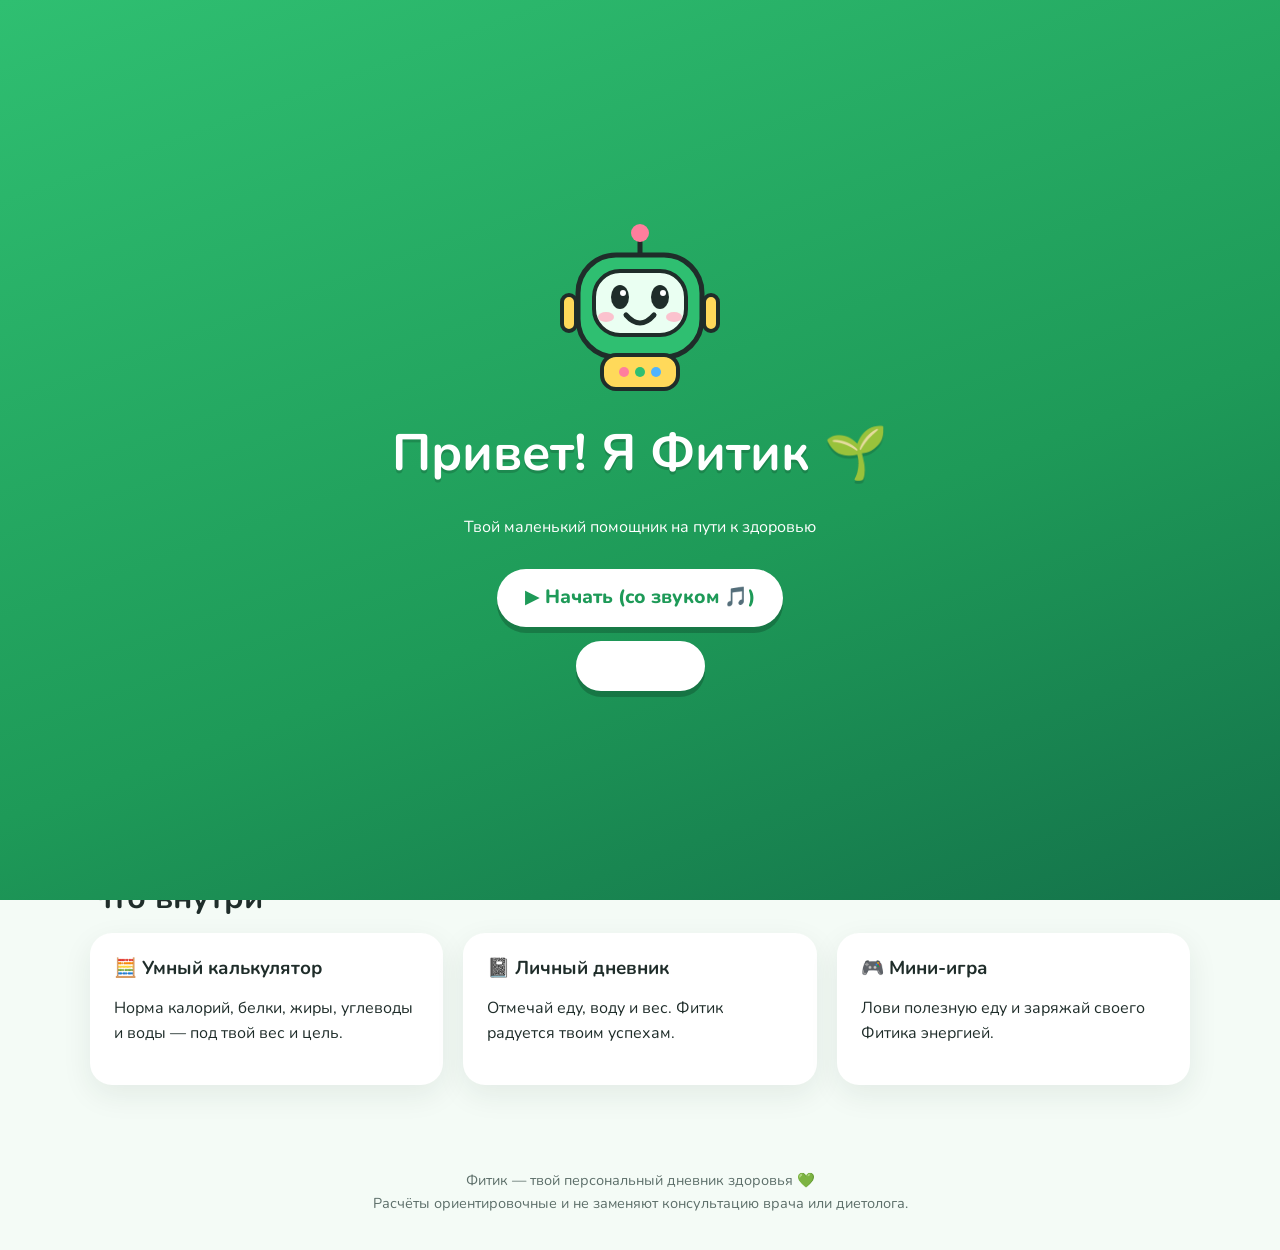
==== index.html @ e4acd5c6 "Initial commit: Фитик — сайт про питание и тренировки" ====
<!DOCTYPE html>
<html lang="ru">
<head>
  <meta charset="UTF-8">
  <meta name="viewport" content="width=device-width, initial-scale=1">
  <title>Фитик — помощник по питанию, похудению и тренировкам</title>
  <meta name="description" content="Персональный дневник здоровья: рассчитай свою норму калорий, получи рацион и следи за прогрессом вместе с роботом Фитиком.">
  <link rel="icon" href="assets/favicon.svg" type="image/svg+xml">
  <link href="https://fonts.googleapis.com/css2?family=Nunito:wght@400;700;800&display=swap" rel="stylesheet">
  <link rel="stylesheet" href="css/style.css">
</head>
<body>
  <!-- Стартовый экран с музыкой -->
  <div class="intro" id="intro">
    <div id="introMascot"></div>
    <h1>Привет! Я Фитик 🌱</h1>
    <p>Твой маленький помощник на пути к здоровью</p>
    <button class="btn" id="startBtn">▶ Начать (со звуком 🎵)</button>
    <button class="btn ghost small" id="skipBtn" style="color:#fff;border-color:#fff">Без звука</button>
  </div>

  <div id="site-header"></div>

  <main>
    <section class="hero">
      <div class="container hero-grid">
        <div>
          <span class="tag">Питание · Похудение · Тренировки</span>
          <h1>Твой персональный дневник здоровья</h1>
          <p class="lead">Ответь на пару вопросов — Фитик посчитает норму калорий и БЖУ, составит рацион и перекинет тебя на твою личную страницу.</p>
          <a href="#start" class="btn">Рассчитать мой рацион</a>
        </div>
        <div class="hero-mascot">
          <div class="bubble" id="bubble">Привет!</div>
          <div id="mascot"></div>
        </div>
      </div>
    </section>

    <section class="section" id="start">
      <div class="container">
        <div class="card wizard">
          <div class="progress"><div id="progressBar"></div></div>
          <form id="wizard" novalidate>
            <div class="step active">
              <h2>Как тебя зовут?</h2>
              <label for="name">Имя</label>
              <input type="text" id="name" maxlength="24" placeholder="Например, Аня">
            </div>

            <div class="step">
              <h2>Пол и возраст</h2>
              <div class="choices" data-field="sex">
                <button type="button" class="choice selected" data-value="f">👩 Женщина</button>
                <button type="button" class="choice" data-value="m">👨 Мужчина</button>
              </div>
              <label for="age">Возраст (лет)</label>
              <input type="number" id="age" min="14" max="90" placeholder="25">
            </div>

            <div class="step">
              <h2>Рост и вес</h2>
              <label for="height">Рост (см)</label>
              <input type="number" id="height" min="120" max="230" placeholder="165">
              <label for="weight">Текущий вес (кг)</label>
              <input type="number" id="weight" min="30" max="250" step="0.1" placeholder="60">
            </div>

            <div class="step">
              <h2>Твоя цель</h2>
              <div class="choices" data-field="goal">
                <button type="button" class="choice selected" data-value="lose">📉 Похудеть</button>
                <button type="button" class="choice" data-value="keep">⚖️ Держать вес</button>
                <button type="button" class="choice" data-value="gain">💪 Набрать</button>
              </div>
              <label for="target">Желаемый вес (кг), необязательно</label>
              <input type="number" id="target" min="30" max="250" step="0.1" placeholder="55">
            </div>

            <div class="step">
              <h2>Насколько ты активен?</h2>
              <label for="activity">Уровень активности</label>
              <select id="activity">
                <option value="low">Сидячий образ жизни</option>
                <option value="light" selected>Лёгкая (1–3 тренировки в неделю)</option>
                <option value="mid">Средняя (3–5 тренировок)</option>
                <option value="high">Высокая (6–7 тренировок)</option>
              </select>
            </div>

            <p id="error" class="notice" hidden></p>
            <div class="row">
              <button type="button" class="btn ghost small" id="prevBtn">Назад</button>
              <button type="button" class="btn" id="nextBtn">Дальше</button>
            </div>
          </form>
        </div>
      </div>
    </section>

    <section class="section">
      <div class="container">
        <h2>Что внутри</h2>
        <div class="grid cols-3">
          <div class="card"><h3>🧮 Умный калькулятор</h3><p>Норма калорий, белки, жиры, углеводы и воды — под твой вес и цель.</p></div>
          <div class="card"><h3>📓 Личный дневник</h3><p>Отмечай еду, воду и вес. Фитик радуется твоим успехам.</p></div>
          <div class="card"><h3>🎮 Мини-игра</h3><p>Лови полезную еду и заряжай своего Фитика энергией.</p></div>
        </div>
      </div>
    </section>
  </main>

  <div id="site-footer"></div>

  <script src="js/data.js"></script>
  <script src="js/storage.js"></script>
  <script src="js/calc.js"></script>
  <script src="js/audio.js"></script>
  <script src="js/mascot.js"></script>
  <script src="js/layout.js"></script>
  <script src="js/onboarding.js"></script>
</body>
</html>
---- css/style.css ----
:root {
  --bg: #f4fbf6;
  --card: #ffffff;
  --ink: #1f2d2a;
  --muted: #5d6f6a;
  --green: #2fbf71;
  --green-d: #1e9a58;
  --mint: #d9f5e5;
  --peach: #ffb98a;
  --pink: #ff7e9d;
  --yellow: #ffd95a;
  --radius: 22px;
  --shadow: 0 10px 30px rgba(31, 45, 42, .08);
}
* { box-sizing: border-box; }
html { scroll-behavior: smooth; }
body {
  margin: 0;
  font-family: 'Nunito', system-ui, sans-serif;
  color: var(--ink);
  background: var(--bg);
  background-image:
    radial-gradient(circle at 10% 0%, #e2f8ea 0, transparent 40%),
    radial-gradient(circle at 100% 20%, #fff0e4 0, transparent 35%);
  line-height: 1.55;
}
a { color: var(--green-d); }
h1, h2, h3 { line-height: 1.2; margin: 0 0 .5em; }
h1 { font-size: clamp(2rem, 5vw, 3.2rem); }
h2 { font-size: clamp(1.4rem, 3vw, 2rem); }
.container { width: min(1100px, 100% - 32px); margin-inline: auto; }

/* header */
.site-header {
  position: sticky; top: 0; z-index: 20;
  backdrop-filter: blur(10px);
  background: rgba(244, 251, 246, .85);
  border-bottom: 1px solid #e0efe5;
}
.site-header .container { display: flex; align-items: center; justify-content: space-between; gap: 12px; padding: 10px 0; flex-wrap: wrap; }
.logo { font-weight: 800; font-size: 1.3rem; text-decoration: none; color: var(--ink); }
.logo span { color: var(--green); }
.nav { display: flex; gap: 4px; flex-wrap: wrap; align-items: center; }
.nav a { text-decoration: none; color: var(--ink); padding: 8px 14px; border-radius: 999px; font-weight: 700; font-size: .95rem; }
.nav a:hover, .nav a.active { background: var(--mint); }
.mute-btn { border: 0; background: var(--mint); border-radius: 999px; width: 38px; height: 38px; cursor: pointer; font-size: 1.1rem; }

/* buttons */
.btn {
  display: inline-block; border: 0; cursor: pointer; text-decoration: none;
  background: var(--green); color: #fff; font: inherit; font-weight: 800;
  padding: 14px 28px; border-radius: 999px; box-shadow: 0 6px 0 var(--green-d);
  transition: transform .1s, box-shadow .1s;
}
.btn:hover { transform: translateY(2px); box-shadow: 0 4px 0 var(--green-d); }
.btn:active { transform: translateY(6px); box-shadow: 0 0 0 var(--green-d); }
.btn.secondary { background: var(--peach); color: #4a2a10; box-shadow: 0 6px 0 #e59a66; }
.btn.ghost { background: transparent; color: var(--ink); box-shadow: none; border: 2px solid var(--ink); }
.btn.small { padding: 8px 16px; font-size: .9rem; box-shadow: 0 3px 0 var(--green-d); }

/* cards */
.card { background: var(--card); border-radius: var(--radius); padding: 24px; box-shadow: var(--shadow); }
.grid { display: grid; gap: 20px; }
.grid.cols-2 { grid-template-columns: repeat(auto-fit, minmax(280px, 1fr)); }
.grid.cols-3 { grid-template-columns: repeat(auto-fit, minmax(230px, 1fr)); }
.section { padding: 48px 0; }
.lead { color: var(--muted); font-size: 1.1rem; }
.tag { display: inline-block; background: var(--mint); color: var(--green-d); font-weight: 800; padding: 4px 12px; border-radius: 999px; font-size: .8rem; }

/* hero */
.hero { padding: 40px 0 20px; }
.hero-grid { display: grid; grid-template-columns: 1.1fr .9fr; gap: 32px; align-items: center; }
.hero-mascot { display: flex; flex-direction: column; align-items: center; }
@media (max-width: 800px) { .hero-grid { grid-template-columns: 1fr; } }

/* mascot */
.mascot { position: relative; display: inline-block; cursor: pointer; user-select: none; }
.mascot svg { display: block; overflow: visible; animation: float 3s ease-in-out infinite; }
.mascot .eye { transform-origin: center; transform-box: fill-box; animation: blink 4s infinite; }
.mascot .antenna-ball { animation: pulse 1.5s ease-in-out infinite; transform-origin: center; transform-box: fill-box; }
.mascot.excited svg { animation: jump .5s ease-in-out infinite; }
.mascot.sad svg { animation: none; transform: translateY(6px); }
.mascot.sleepy svg { animation: float 6s ease-in-out infinite; }
.mascot .mouth-happy, .mascot .mouth-sad, .mascot .mouth-sleepy { display: none; }
.mascot.happy .mouth-happy, .mascot.excited .mouth-happy { display: block; }
.mascot.sad .mouth-sad { display: block; }
.mascot.sleepy .mouth-sleepy { display: block; }
.mascot.sleepy .eye { transform: scaleY(.2); animation: none; }
.bubble {
  position: relative; background: #fff; border-radius: 18px; padding: 12px 18px;
  box-shadow: var(--shadow); font-weight: 700; max-width: 300px; text-align: center; margin-bottom: 14px; min-height: 48px;
}
.bubble::after {
  content: ''; position: absolute; left: 50%; bottom: -10px; transform: translateX(-50%);
  border: 10px solid transparent; border-top-color: #fff; border-bottom: 0;
}
.heart { position: absolute; pointer-events: none; animation: rise 1.2s ease-out forwards; font-size: 1.4rem; }
@keyframes float { 0%, 100% { transform: translateY(0); } 50% { transform: translateY(-10px); } }
@keyframes jump { 0%, 100% { transform: translateY(0); } 50% { transform: translateY(-22px); } }
@keyframes blink { 0%, 92%, 100% { transform: scaleY(1); } 96% { transform: scaleY(.1); } }
@keyframes pulse { 0%, 100% { transform: scale(1); } 50% { transform: scale(1.3); } }
@keyframes rise { from { opacity: 1; transform: translateY(0); } to { opacity: 0; transform: translateY(-80px); } }

/* intro overlay */
.intro {
  position: fixed; inset: 0; z-index: 100; display: flex; flex-direction: column; align-items: center; justify-content: center;
  background: linear-gradient(160deg, #2fbf71, #1e9a58 60%, #14724a); color: #fff; text-align: center; padding: 20px; gap: 14px;
  transition: opacity .6s, visibility .6s;
}
.intro.hide { opacity: 0; visibility: hidden; }
.intro h1 { margin: 0; text-shadow: 0 3px 0 rgba(0,0,0,.15); }
.intro .btn { background: #fff; color: var(--green-d); box-shadow: 0 6px 0 rgba(0,0,0,.2); font-size: 1.2rem; }

/* wizard */
.wizard { max-width: 520px; margin-inline: auto; }
.step { display: none; }
.step.active { display: block; animation: fade .35s; }
@keyframes fade { from { opacity: 0; transform: translateY(8px); } to { opacity: 1; transform: none; } }
label { display: block; font-weight: 800; margin: 14px 0 6px; }
input[type=text], input[type=number], select {
  width: 100%; font: inherit; padding: 12px 16px; border: 2px solid #d6e8dd; border-radius: 14px; background: #fff;
}
input:focus, select:focus { outline: none; border-color: var(--green); }
.choices { display: grid; gap: 10px; grid-template-columns: repeat(auto-fit, minmax(140px, 1fr)); }
.choice { border: 2px solid #d6e8dd; border-radius: 14px; padding: 12px; cursor: pointer; font-weight: 800; background: #fff; font: inherit; text-align: center; }
.choice.selected { border-color: var(--green); background: var(--mint); }
.progress { height: 8px; background: #e0efe5; border-radius: 99px; overflow: hidden; margin-bottom: 18px; }
.progress div { height: 100%; background: var(--green); width: 0; transition: width .3s; }
.row { display: flex; gap: 10px; margin-top: 22px; justify-content: space-between; }

/* stats */
.stat { text-align: center; }
.stat .num { font-size: 2.2rem; font-weight: 800; color: var(--green-d); }
.stat .lbl { color: var(--muted); font-weight: 700; font-size: .9rem; }
.bar { height: 14px; background: #e6f1ea; border-radius: 99px; overflow: hidden; }
.bar > div { height: 100%; background: linear-gradient(90deg, var(--green), #7be0a6); border-radius: 99px; transition: width .4s; }
.bar.over > div { background: linear-gradient(90deg, var(--peach), var(--pink)); }
.macro { display: flex; justify-content: space-between; font-weight: 700; margin-top: 10px; }

/* diary */
.meal { display: flex; gap: 12px; align-items: flex-start; padding: 12px 0; border-bottom: 1px dashed #dbeadf; }
.meal:last-child { border: 0; }
.meal input[type=checkbox] { width: 22px; height: 22px; margin-top: 4px; accent-color: var(--green); }
.meal .name { font-weight: 800; }
.meal .meta { color: var(--muted); font-size: .9rem; }
.glasses { display: flex; flex-wrap: wrap; gap: 8px; }
.glass { width: 42px; height: 52px; border-radius: 6px 6px 14px 14px; border: 2px solid #8cc9e8; background: #fff; cursor: pointer; font-size: 1.2rem; }
.glass.full { background: linear-gradient(#bfe6f7, #7cc7ea); }
#chart { width: 100%; height: 180px; }
.toast { position: fixed; bottom: 20px; left: 50%; transform: translateX(-50%); background: var(--ink); color: #fff; padding: 12px 22px; border-radius: 99px; font-weight: 700; z-index: 200; }

/* lists */
.shop-card { display: flex; flex-direction: column; gap: 8px; }
.shop-card .emoji { font-size: 2.2rem; }
.exercise { display: flex; justify-content: space-between; gap: 10px; padding: 8px 0; border-bottom: 1px dashed #dbeadf; }
.exercise:last-child { border: 0; }
.exercise span:last-child { color: var(--muted); white-space: nowrap; }

/* game */
#game { width: 100%; max-width: 480px; aspect-ratio: 3 / 4; background: linear-gradient(#cdeffd, #eaf9ef); border-radius: var(--radius); box-shadow: var(--shadow); touch-action: none; display: block; margin: 0 auto; }

.site-footer { padding: 36px 0; color: var(--muted); text-align: center; font-size: .9rem; }
.notice { background: #fff6e0; border-radius: 14px; padding: 12px 16px; font-size: .9rem; color: #6b5200; }
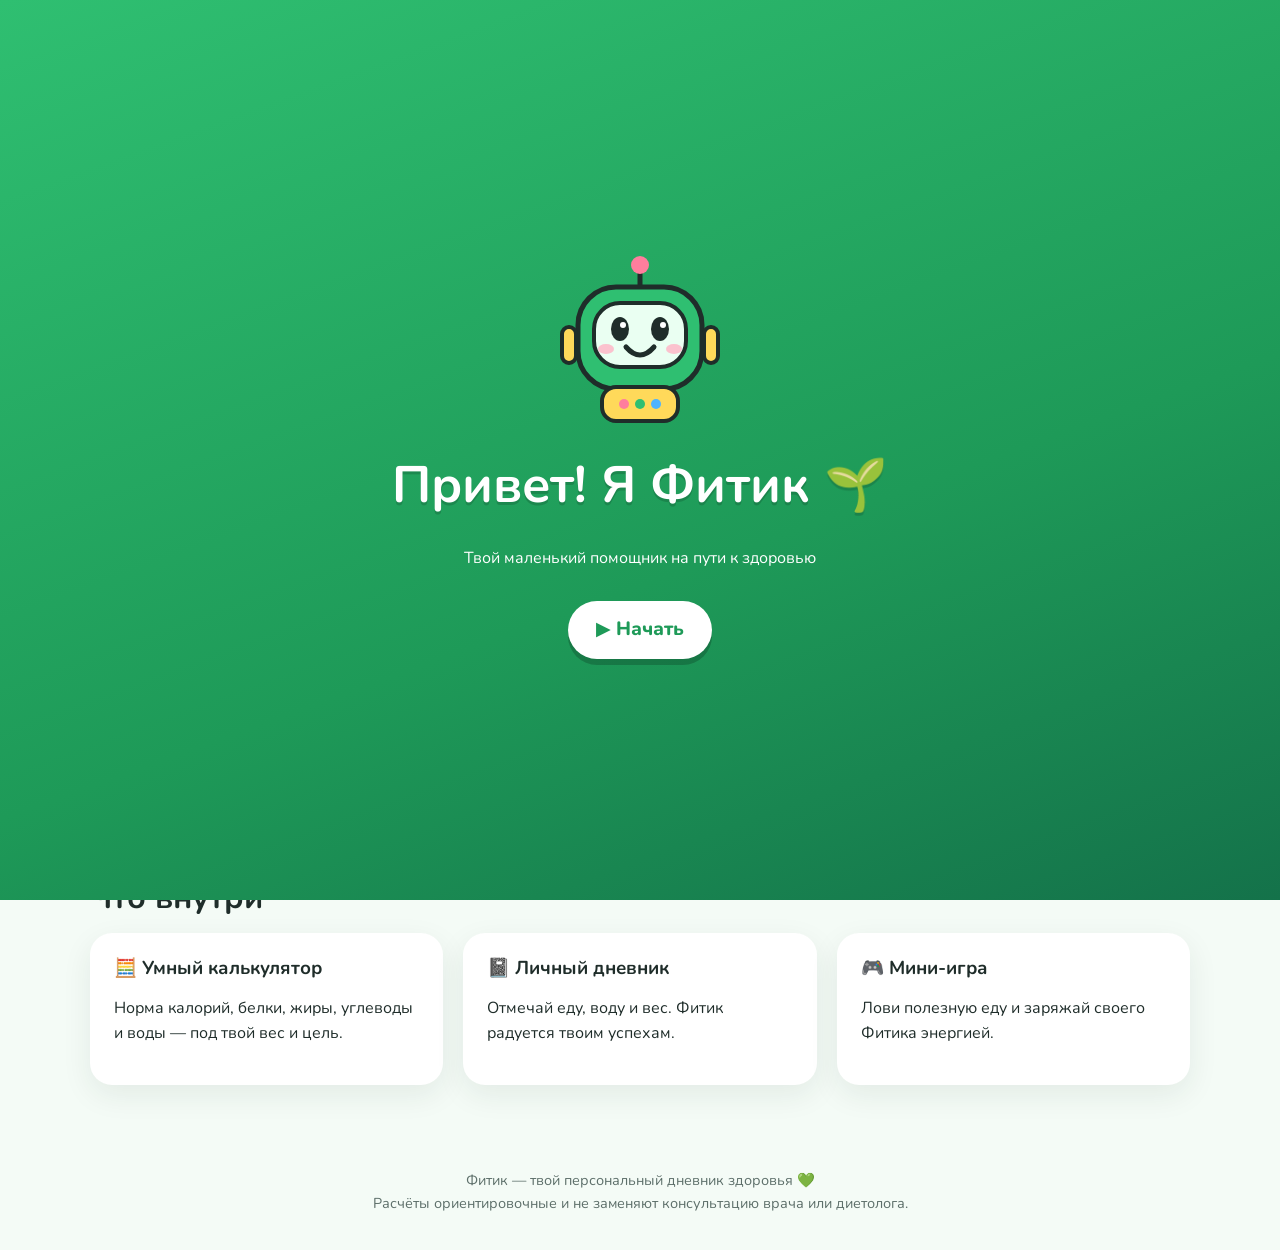
==== commit f77aec3a: "Убрана кнопка «Без звука» и надпись «со звуком» на заставке" ====
--- a/index.html
+++ b/index.html
@@ -15,8 +15,7 @@
     <div id="introMascot"></div>
     <h1>Привет! Я Фитик 🌱</h1>
     <p>Твой маленький помощник на пути к здоровью</p>
-    <button class="btn" id="startBtn">▶ Начать (со звуком 🎵)</button>
-    <button class="btn ghost small" id="skipBtn" style="color:#fff;border-color:#fff">Без звука</button>
+    <button class="btn" id="startBtn">▶ Начать</button>
   </div>
 
   <div id="site-header"></div>
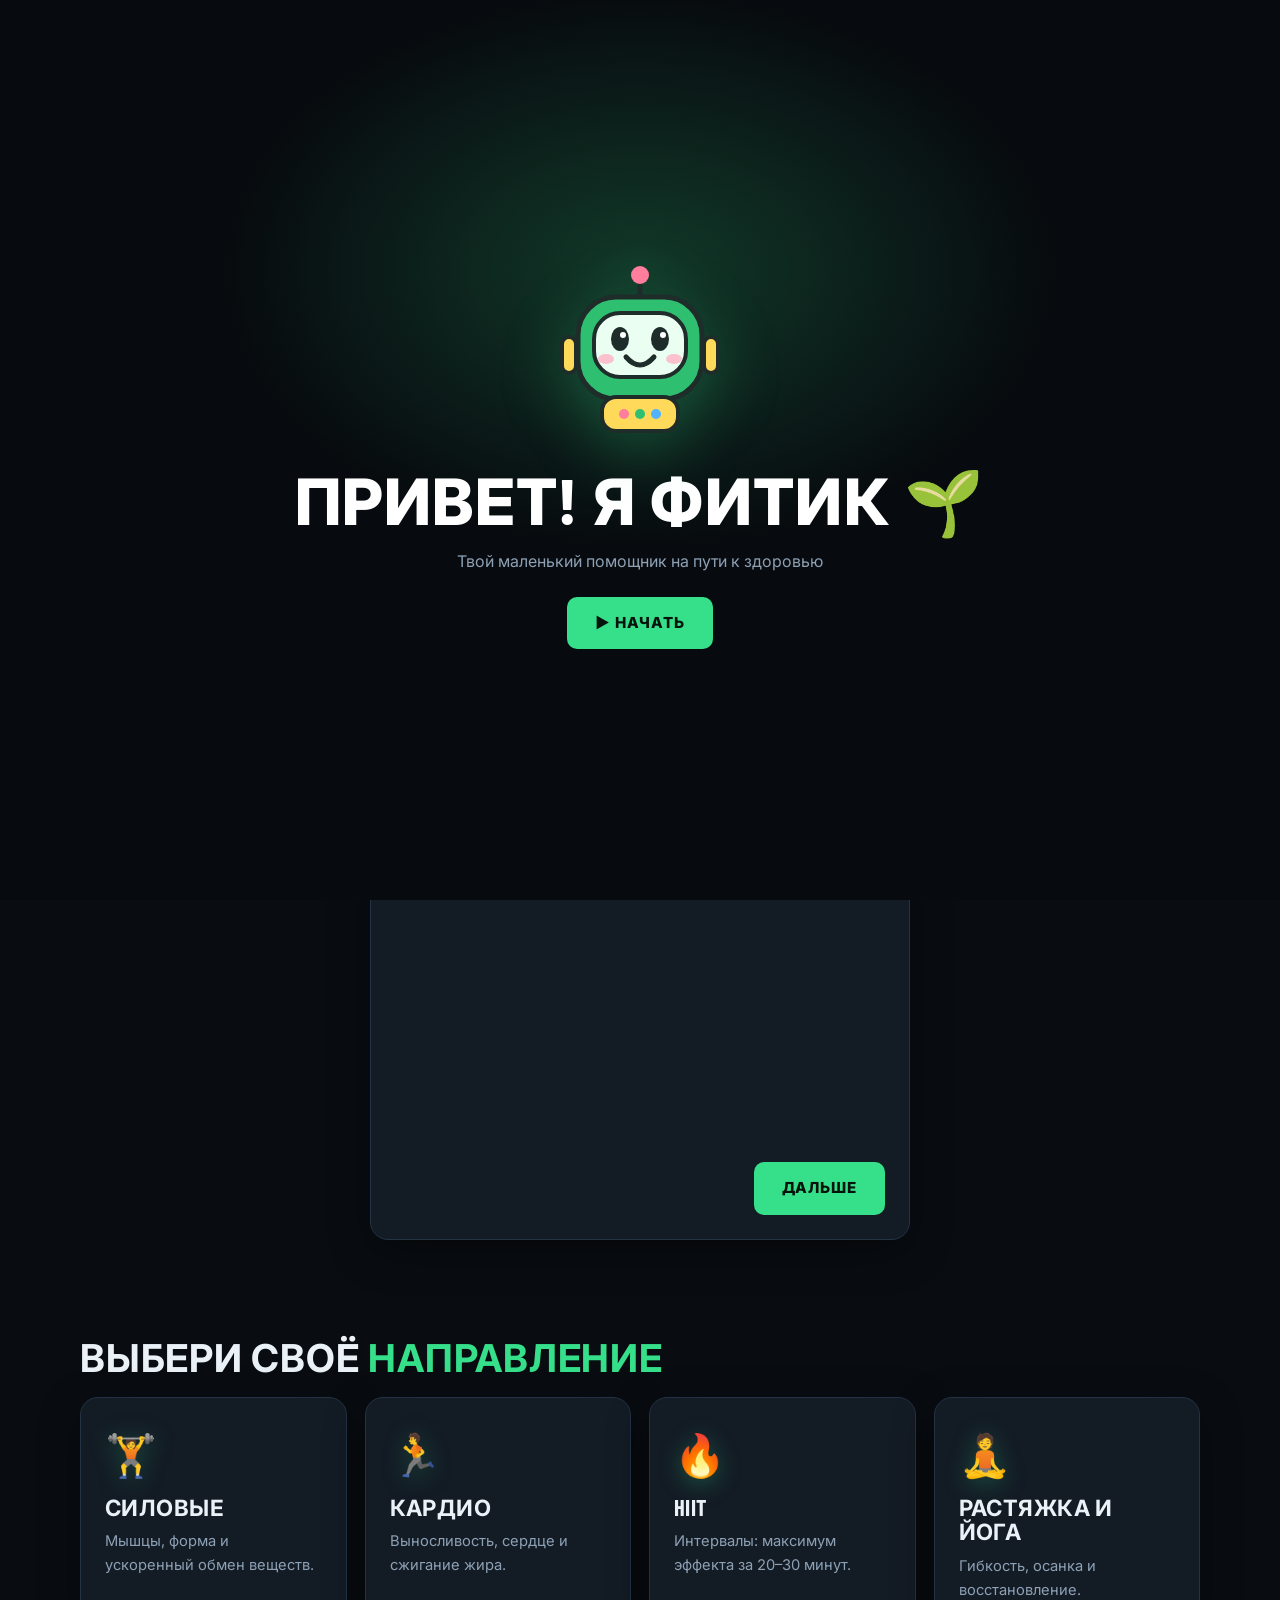
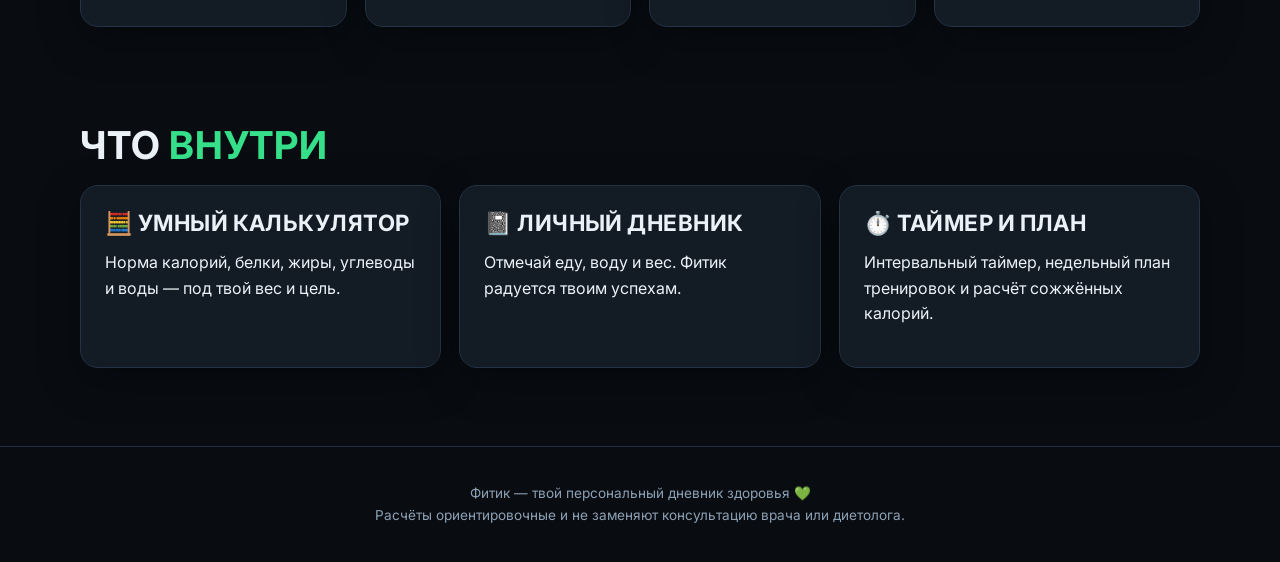
==== commit c5638584: "Тёмный дизайн, больше спорта (программы, таймер, недельный план), фикс анкеты на телефоне" ====
--- a/index.html
+++ b/index.html
@@ -6,7 +6,7 @@
   <title>Фитик — помощник по питанию, похудению и тренировкам</title>
   <meta name="description" content="Персональный дневник здоровья: рассчитай свою норму калорий, получи рацион и следи за прогрессом вместе с роботом Фитиком.">
   <link rel="icon" href="assets/favicon.svg" type="image/svg+xml">
-  <link href="https://fonts.googleapis.com/css2?family=Nunito:wght@400;700;800&display=swap" rel="stylesheet">
+  <link href="https://fonts.googleapis.com/css2?family=Barlow+Condensed:wght@600;700;800&family=Inter:wght@400;600;700;800&display=swap" rel="stylesheet">
   <link rel="stylesheet" href="css/style.css">
 </head>
 <body>
@@ -24,10 +24,18 @@
     <section class="hero">
       <div class="container hero-grid">
         <div>
-          <span class="tag">Питание · Похудение · Тренировки</span>
-          <h1>Твой персональный дневник здоровья</h1>
-          <p class="lead">Ответь на пару вопросов — Фитик посчитает норму калорий и БЖУ, составит рацион и перекинет тебя на твою личную страницу.</p>
-          <a href="#start" class="btn">Рассчитать мой рацион</a>
+          <span class="tag">Спорт · Питание · Похудение</span>
+          <h1>Тренируйся. Питайся. <em>Побеждай.</em></h1>
+          <p class="lead">Ответь на пару вопросов — Фитик посчитает норму калорий и БЖУ, составит рацион и недельный план тренировок и откроет твою личную страницу.</p>
+          <div class="hero-cta">
+            <a href="#start" class="btn">Рассчитать мой план</a>
+            <a href="workouts.html" class="btn ghost">Тренировки</a>
+          </div>
+          <div class="kpis">
+            <div><b>9</b><span>программ тренировок</span></div>
+            <div><b>25+</b><span>упражнений с техникой</span></div>
+            <div><b>HIIT</b><span>интервальный таймер</span></div>
+          </div>
         </div>
         <div class="hero-mascot">
           <div class="bubble" id="bubble">Привет!</div>
@@ -41,6 +49,7 @@
         <div class="card wizard">
           <div class="progress"><div id="progressBar"></div></div>
           <form id="wizard" novalidate>
+            <div class="steps">
             <div class="step active">
               <h2>Как тебя зовут?</h2>
               <label for="name">Имя</label>
@@ -87,7 +96,8 @@
               </select>
             </div>
 
-            <p id="error" class="notice" hidden></p>
+            </div>
+            <div class="error-slot"><p id="error" class="notice" hidden></p></div>
             <div class="row">
               <button type="button" class="btn ghost small" id="prevBtn">Назад</button>
               <button type="button" class="btn" id="nextBtn">Дальше</button>
@@ -99,11 +109,18 @@
 
     <section class="section">
       <div class="container">
-        <h2>Что внутри</h2>
+        <h2>Выбери своё <em>направление</em></h2>
+        <div class="grid cols-4" id="sports"></div>
+      </div>
+    </section>
+
+    <section class="section">
+      <div class="container">
+        <h2>Что <em>внутри</em></h2>
         <div class="grid cols-3">
           <div class="card"><h3>🧮 Умный калькулятор</h3><p>Норма калорий, белки, жиры, углеводы и воды — под твой вес и цель.</p></div>
           <div class="card"><h3>📓 Личный дневник</h3><p>Отмечай еду, воду и вес. Фитик радуется твоим успехам.</p></div>
-          <div class="card"><h3>🎮 Мини-игра</h3><p>Лови полезную еду и заряжай своего Фитика энергией.</p></div>
+          <div class="card"><h3>⏱️ Таймер и план</h3><p>Интервальный таймер, недельный план тренировок и расчёт сожжённых калорий.</p></div>
         </div>
       </div>
     </section>
@@ -112,6 +129,7 @@
   <div id="site-footer"></div>
 
   <script src="js/data.js"></script>
+  <script src="js/sport.js"></script>
   <script src="js/storage.js"></script>
   <script src="js/calc.js"></script>
   <script src="js/audio.js"></script>
--- a/css/style.css
+++ b/css/style.css
@@ -1,81 +1,101 @@
 :root {
-  --bg: #f4fbf6;
-  --card: #ffffff;
-  --ink: #1f2d2a;
-  --muted: #5d6f6a;
-  --green: #2fbf71;
-  --green-d: #1e9a58;
-  --mint: #d9f5e5;
-  --peach: #ffb98a;
-  --pink: #ff7e9d;
-  --yellow: #ffd95a;
-  --radius: 22px;
-  --shadow: 0 10px 30px rgba(31, 45, 42, .08);
+  --bg: #090d12;
+  --bg2: #0e141b;
+  --card: #131b25;
+  --card2: #192332;
+  --line: #243245;
+  --ink: #eaf1f7;
+  --muted: #8da0b4;
+  --green: #36e08a;
+  --green-d: #1fa862;
+  --amber: #ffb224;
+  --red: #ff5d73;
+  --blue: #4db8ff;
+  --radius: 18px;
+  --shadow: 0 12px 40px rgba(0, 0, 0, .45);
+  --head: 'Barlow Condensed', 'Inter', system-ui, sans-serif;
 }
 * { box-sizing: border-box; }
 html { scroll-behavior: smooth; }
 body {
   margin: 0;
-  font-family: 'Nunito', system-ui, sans-serif;
+  font-family: 'Inter', system-ui, sans-serif;
   color: var(--ink);
   background: var(--bg);
   background-image:
-    radial-gradient(circle at 10% 0%, #e2f8ea 0, transparent 40%),
-    radial-gradient(circle at 100% 20%, #fff0e4 0, transparent 35%);
-  line-height: 1.55;
-}
-a { color: var(--green-d); }
-h1, h2, h3 { line-height: 1.2; margin: 0 0 .5em; }
-h1 { font-size: clamp(2rem, 5vw, 3.2rem); }
-h2 { font-size: clamp(1.4rem, 3vw, 2rem); }
-.container { width: min(1100px, 100% - 32px); margin-inline: auto; }
+    radial-gradient(800px 400px at 85% -5%, rgba(54, 224, 138, .13), transparent 60%),
+    radial-gradient(700px 400px at -10% 30%, rgba(77, 184, 255, .08), transparent 60%);
+  background-attachment: fixed;
+  line-height: 1.6;
+  overflow-anchor: none;
+  -webkit-text-size-adjust: 100%;
+}
+a { color: var(--green); }
+h1, h2, h3 { font-family: var(--head); text-transform: uppercase; letter-spacing: .02em; line-height: 1.1; margin: 0 0 .5em; }
+h1 { font-size: clamp(2.4rem, 7vw, 4.4rem); font-weight: 800; }
+h2 { font-size: clamp(1.7rem, 4vw, 2.4rem); font-weight: 700; }
+h3 { font-size: 1.4rem; font-weight: 700; }
+h1 em, h2 em { font-style: normal; color: var(--green); }
+.container { width: min(1120px, 100% - 32px); margin-inline: auto; }
 
 /* header */
-.site-header {
-  position: sticky; top: 0; z-index: 20;
-  backdrop-filter: blur(10px);
-  background: rgba(244, 251, 246, .85);
-  border-bottom: 1px solid #e0efe5;
-}
+.site-header { position: sticky; top: 0; z-index: 20; backdrop-filter: blur(14px); background: rgba(9, 13, 18, .82); border-bottom: 1px solid var(--line); }
 .site-header .container { display: flex; align-items: center; justify-content: space-between; gap: 12px; padding: 10px 0; flex-wrap: wrap; }
-.logo { font-weight: 800; font-size: 1.3rem; text-decoration: none; color: var(--ink); }
+.logo { font-family: var(--head); font-weight: 800; font-size: 1.7rem; text-transform: uppercase; text-decoration: none; color: var(--ink); letter-spacing: .03em; }
 .logo span { color: var(--green); }
-.nav { display: flex; gap: 4px; flex-wrap: wrap; align-items: center; }
-.nav a { text-decoration: none; color: var(--ink); padding: 8px 14px; border-radius: 999px; font-weight: 700; font-size: .95rem; }
-.nav a:hover, .nav a.active { background: var(--mint); }
-.mute-btn { border: 0; background: var(--mint); border-radius: 999px; width: 38px; height: 38px; cursor: pointer; font-size: 1.1rem; }
+.nav { display: flex; gap: 2px; flex-wrap: wrap; align-items: center; }
+.nav a { text-decoration: none; color: var(--muted); padding: 7px 12px; border-radius: 8px; font-weight: 600; font-size: .9rem; }
+.nav a:hover { color: var(--ink); background: var(--card); }
+.nav a.active { color: var(--bg); background: var(--green); }
+.mute-btn { border: 1px solid var(--line); background: var(--card); color: var(--ink); border-radius: 8px; width: 36px; height: 36px; cursor: pointer; font-size: 1rem; margin-left: 4px; }
 
 /* buttons */
 .btn {
-  display: inline-block; border: 0; cursor: pointer; text-decoration: none;
-  background: var(--green); color: #fff; font: inherit; font-weight: 800;
-  padding: 14px 28px; border-radius: 999px; box-shadow: 0 6px 0 var(--green-d);
-  transition: transform .1s, box-shadow .1s;
-}
-.btn:hover { transform: translateY(2px); box-shadow: 0 4px 0 var(--green-d); }
-.btn:active { transform: translateY(6px); box-shadow: 0 0 0 var(--green-d); }
-.btn.secondary { background: var(--peach); color: #4a2a10; box-shadow: 0 6px 0 #e59a66; }
-.btn.ghost { background: transparent; color: var(--ink); box-shadow: none; border: 2px solid var(--ink); }
-.btn.small { padding: 8px 16px; font-size: .9rem; box-shadow: 0 3px 0 var(--green-d); }
+  display: inline-block; border: 0; cursor: pointer; text-decoration: none; text-transform: uppercase; letter-spacing: .06em;
+  background: var(--green); color: #04130b; font: inherit; font-weight: 800; font-size: .95rem;
+  padding: 14px 28px; border-radius: 10px; transition: transform .12s, box-shadow .12s, background .12s;
+  box-shadow: 0 0 0 0 rgba(54, 224, 138, .5);
+}
+.btn:hover { transform: translateY(-2px); box-shadow: 0 8px 24px rgba(54, 224, 138, .35); }
+.btn:active { transform: translateY(0); }
+.btn:disabled { opacity: .5; cursor: default; transform: none; box-shadow: none; }
+.btn.secondary { background: var(--amber); color: #1d1200; }
+.btn.secondary:hover { box-shadow: 0 8px 24px rgba(255, 178, 36, .3); }
+.btn.ghost { background: transparent; color: var(--ink); border: 1px solid var(--line); box-shadow: none; }
+.btn.ghost:hover { border-color: var(--green); color: var(--green); box-shadow: none; }
+.btn.small { padding: 9px 16px; font-size: .8rem; }
 
 /* cards */
-.card { background: var(--card); border-radius: var(--radius); padding: 24px; box-shadow: var(--shadow); }
-.grid { display: grid; gap: 20px; }
+.card { background: var(--card); border: 1px solid var(--line); border-radius: var(--radius); padding: 24px; box-shadow: var(--shadow); }
+a.card { transition: transform .15s, border-color .15s; }
+a.card:hover { transform: translateY(-3px); border-color: var(--green); }
+.grid { display: grid; gap: 18px; }
 .grid.cols-2 { grid-template-columns: repeat(auto-fit, minmax(280px, 1fr)); }
-.grid.cols-3 { grid-template-columns: repeat(auto-fit, minmax(230px, 1fr)); }
+.grid.cols-3 { grid-template-columns: repeat(auto-fit, minmax(240px, 1fr)); }
+.grid.cols-4 { grid-template-columns: repeat(auto-fit, minmax(170px, 1fr)); }
 .section { padding: 48px 0; }
-.lead { color: var(--muted); font-size: 1.1rem; }
-.tag { display: inline-block; background: var(--mint); color: var(--green-d); font-weight: 800; padding: 4px 12px; border-radius: 999px; font-size: .8rem; }
+.lead { color: var(--muted); font-size: 1.08rem; }
+.tag { display: inline-block; background: rgba(54, 224, 138, .12); color: var(--green); border: 1px solid rgba(54, 224, 138, .35); font-weight: 700; padding: 3px 12px; border-radius: 6px; font-size: .75rem; text-transform: uppercase; letter-spacing: .08em; }
+.tag.amber { background: rgba(255, 178, 36, .12); color: var(--amber); border-color: rgba(255, 178, 36, .35); }
+hr.sep { border: 0; border-top: 1px dashed var(--line); margin: 18px 0; }
 
 /* hero */
 .hero { padding: 40px 0 20px; }
-.hero-grid { display: grid; grid-template-columns: 1.1fr .9fr; gap: 32px; align-items: center; }
+.hero-grid { display: grid; grid-template-columns: 1.15fr .85fr; gap: 32px; align-items: center; }
 .hero-mascot { display: flex; flex-direction: column; align-items: center; }
+.hero-cta { display: flex; gap: 12px; flex-wrap: wrap; margin-top: 8px; }
+.kpis { display: flex; gap: 28px; margin-top: 28px; flex-wrap: wrap; }
+.kpis b { display: block; font-family: var(--head); font-size: 2rem; color: var(--green); line-height: 1; }
+.kpis span { color: var(--muted); font-size: .85rem; }
 @media (max-width: 800px) { .hero-grid { grid-template-columns: 1fr; } }
 
+.sport-card { text-decoration: none; color: inherit; text-align: left; position: relative; overflow: hidden; }
+.sport-card .big { font-size: 2.6rem; display: block; margin-bottom: 6px; filter: drop-shadow(0 4px 12px rgba(54, 224, 138, .3)); }
+.sport-card p { color: var(--muted); margin: 0; font-size: .92rem; }
+
 /* mascot */
-.mascot { position: relative; display: inline-block; cursor: pointer; user-select: none; }
-.mascot svg { display: block; overflow: visible; animation: float 3s ease-in-out infinite; }
+.mascot { position: relative; display: inline-block; cursor: pointer; user-select: none; -webkit-tap-highlight-color: transparent; }
+.mascot svg { display: block; overflow: visible; animation: float 3s ease-in-out infinite; filter: drop-shadow(0 18px 30px rgba(54, 224, 138, .25)); }
 .mascot .eye { transform-origin: center; transform-box: fill-box; animation: blink 4s infinite; }
 .mascot .antenna-ball { animation: pulse 1.5s ease-in-out infinite; transform-origin: center; transform-box: fill-box; }
 .mascot.excited svg { animation: jump .5s ease-in-out infinite; }
@@ -87,13 +107,10 @@
 .mascot.sleepy .mouth-sleepy { display: block; }
 .mascot.sleepy .eye { transform: scaleY(.2); animation: none; }
 .bubble {
-  position: relative; background: #fff; border-radius: 18px; padding: 12px 18px;
-  box-shadow: var(--shadow); font-weight: 700; max-width: 300px; text-align: center; margin-bottom: 14px; min-height: 48px;
-}
-.bubble::after {
-  content: ''; position: absolute; left: 50%; bottom: -10px; transform: translateX(-50%);
-  border: 10px solid transparent; border-top-color: #fff; border-bottom: 0;
-}
+  position: relative; background: var(--card2); border: 1px solid var(--line); border-radius: 14px; padding: 12px 18px;
+  font-weight: 600; max-width: 300px; text-align: center; margin-bottom: 16px; min-height: 76px; display: flex; align-items: center; justify-content: center;
+}
+.bubble::after { content: ''; position: absolute; left: 50%; bottom: -9px; width: 16px; height: 16px; background: var(--card2); border-right: 1px solid var(--line); border-bottom: 1px solid var(--line); transform: translateX(-50%) rotate(45deg); }
 .heart { position: absolute; pointer-events: none; animation: rise 1.2s ease-out forwards; font-size: 1.4rem; }
 @keyframes float { 0%, 100% { transform: translateY(0); } 50% { transform: translateY(-10px); } }
 @keyframes jump { 0%, 100% { transform: translateY(0); } 50% { transform: translateY(-22px); } }
@@ -104,60 +121,100 @@
 /* intro overlay */
 .intro {
   position: fixed; inset: 0; z-index: 100; display: flex; flex-direction: column; align-items: center; justify-content: center;
-  background: linear-gradient(160deg, #2fbf71, #1e9a58 60%, #14724a); color: #fff; text-align: center; padding: 20px; gap: 14px;
+  background: radial-gradient(600px 400px at 50% 30%, rgba(54, 224, 138, .22), transparent 70%), #070a0e; color: #fff; text-align: center; padding: 20px; gap: 14px;
   transition: opacity .6s, visibility .6s;
 }
 .intro.hide { opacity: 0; visibility: hidden; }
-.intro h1 { margin: 0; text-shadow: 0 3px 0 rgba(0,0,0,.15); }
-.intro .btn { background: #fff; color: var(--green-d); box-shadow: 0 6px 0 rgba(0,0,0,.2); font-size: 1.2rem; }
+.intro h1 { margin: 0; font-size: clamp(2.4rem, 9vw, 4rem); }
+.intro p { color: var(--muted); margin: 0 0 8px; }
 
 /* wizard */
-.wizard { max-width: 520px; margin-inline: auto; }
+.wizard { max-width: 540px; margin-inline: auto; scroll-margin-top: 80px; }
+.steps { min-height: 330px; }
 .step { display: none; }
-.step.active { display: block; animation: fade .35s; }
-@keyframes fade { from { opacity: 0; transform: translateY(8px); } to { opacity: 1; transform: none; } }
-label { display: block; font-weight: 800; margin: 14px 0 6px; }
+.step.active { display: block; animation: fade .3s; }
+@keyframes fade { from { opacity: 0; transform: translateY(6px); } to { opacity: 1; transform: none; } }
+label { display: block; font-weight: 700; margin: 14px 0 6px; font-size: .9rem; color: var(--muted); text-transform: uppercase; letter-spacing: .05em; }
 input[type=text], input[type=number], select {
-  width: 100%; font: inherit; padding: 12px 16px; border: 2px solid #d6e8dd; border-radius: 14px; background: #fff;
-}
-input:focus, select:focus { outline: none; border-color: var(--green); }
+  width: 100%; font: inherit; font-size: 16px; /* 16px — iOS не будет зумить страницу */ padding: 12px 14px; color: var(--ink);
+  border: 1px solid var(--line); border-radius: 10px; background: var(--bg2);
+}
+select option { background: var(--bg2); }
+input:focus, select:focus { outline: none; border-color: var(--green); box-shadow: 0 0 0 3px rgba(54, 224, 138, .18); }
+input::placeholder { color: #5a6c80; }
 .choices { display: grid; gap: 10px; grid-template-columns: repeat(auto-fit, minmax(140px, 1fr)); }
-.choice { border: 2px solid #d6e8dd; border-radius: 14px; padding: 12px; cursor: pointer; font-weight: 800; background: #fff; font: inherit; text-align: center; }
-.choice.selected { border-color: var(--green); background: var(--mint); }
-.progress { height: 8px; background: #e0efe5; border-radius: 99px; overflow: hidden; margin-bottom: 18px; }
+.choice, .chip { border: 1px solid var(--line); border-radius: 10px; padding: 12px; cursor: pointer; font-weight: 700; background: var(--bg2); color: var(--ink); font: inherit; font-weight: 700; text-align: center; }
+.choice.selected, .chip.selected { border-color: var(--green); background: rgba(54, 224, 138, .12); color: var(--green); }
+.chips { display: flex; gap: 8px; flex-wrap: wrap; margin: 18px 0; }
+.chip { padding: 8px 16px; border-radius: 99px; font-size: .88rem; }
+.progress { height: 6px; background: var(--line); border-radius: 99px; overflow: hidden; margin-bottom: 18px; }
 .progress div { height: 100%; background: var(--green); width: 0; transition: width .3s; }
-.row { display: flex; gap: 10px; margin-top: 22px; justify-content: space-between; }
+.row { display: flex; gap: 10px; margin-top: 18px; justify-content: space-between; }
+.notice { background: rgba(255, 178, 36, .1); border: 1px solid rgba(255, 178, 36, .3); border-radius: 10px; padding: 10px 14px; font-size: .88rem; color: var(--amber); }
+.error-slot { min-height: 46px; margin-top: 12px; }
 
 /* stats */
 .stat { text-align: center; }
-.stat .num { font-size: 2.2rem; font-weight: 800; color: var(--green-d); }
-.stat .lbl { color: var(--muted); font-weight: 700; font-size: .9rem; }
-.bar { height: 14px; background: #e6f1ea; border-radius: 99px; overflow: hidden; }
-.bar > div { height: 100%; background: linear-gradient(90deg, var(--green), #7be0a6); border-radius: 99px; transition: width .4s; }
-.bar.over > div { background: linear-gradient(90deg, var(--peach), var(--pink)); }
-.macro { display: flex; justify-content: space-between; font-weight: 700; margin-top: 10px; }
+.stat .num { font-family: var(--head); font-size: 3rem; font-weight: 800; color: var(--green); line-height: 1; }
+.stat .lbl { color: var(--muted); font-weight: 600; font-size: .85rem; margin-top: 4px; }
+.bar { height: 12px; background: var(--bg2); border: 1px solid var(--line); border-radius: 99px; overflow: hidden; }
+.bar > div { height: 100%; background: linear-gradient(90deg, var(--green-d), var(--green)); border-radius: 99px; transition: width .4s; }
+.bar.over > div { background: linear-gradient(90deg, var(--amber), var(--red)); }
+.macro { display: flex; justify-content: space-between; flex-wrap: wrap; gap: 6px; font-weight: 600; margin-top: 10px; color: var(--muted); font-size: .92rem; }
+.macro b { color: var(--ink); }
 
 /* diary */
-.meal { display: flex; gap: 12px; align-items: flex-start; padding: 12px 0; border-bottom: 1px dashed #dbeadf; }
+.meal { display: flex; gap: 12px; align-items: flex-start; padding: 12px 0; border-bottom: 1px dashed var(--line); cursor: pointer; }
 .meal:last-child { border: 0; }
-.meal input[type=checkbox] { width: 22px; height: 22px; margin-top: 4px; accent-color: var(--green); }
-.meal .name { font-weight: 800; }
-.meal .meta { color: var(--muted); font-size: .9rem; }
+.meal input[type=checkbox] { width: 22px; height: 22px; margin-top: 4px; accent-color: var(--green); flex-shrink: 0; }
+.meal .name { font-weight: 700; text-transform: none; }
+.meal .meta { color: var(--muted); font-size: .88rem; }
 .glasses { display: flex; flex-wrap: wrap; gap: 8px; }
-.glass { width: 42px; height: 52px; border-radius: 6px 6px 14px 14px; border: 2px solid #8cc9e8; background: #fff; cursor: pointer; font-size: 1.2rem; }
-.glass.full { background: linear-gradient(#bfe6f7, #7cc7ea); }
+.glass { width: 40px; height: 50px; border-radius: 6px 6px 14px 14px; border: 2px solid #2d6f94; background: transparent; cursor: pointer; font-size: 1.1rem; }
+.glass.full { background: linear-gradient(#3aa6d8, #1c6f9c); border-color: var(--blue); }
 #chart { width: 100%; height: 180px; }
-.toast { position: fixed; bottom: 20px; left: 50%; transform: translateX(-50%); background: var(--ink); color: #fff; padding: 12px 22px; border-radius: 99px; font-weight: 700; z-index: 200; }
+.toast { position: fixed; bottom: 20px; left: 50%; transform: translateX(-50%); background: var(--green); color: #04130b; padding: 12px 22px; border-radius: 10px; font-weight: 800; z-index: 200; }
+
+/* week plan */
+.week { display: grid; grid-template-columns: repeat(7, 1fr); gap: 8px; }
+.day { background: var(--bg2); border: 1px solid var(--line); border-radius: 12px; padding: 10px 8px; text-align: center; font-size: .78rem; min-height: 110px; }
+.day b { display: block; font-family: var(--head); font-size: 1.1rem; text-transform: uppercase; color: var(--muted); }
+.day .e { font-size: 1.5rem; display: block; margin: 4px 0; }
+.day.today { border-color: var(--green); background: rgba(54, 224, 138, .08); }
+.day.today b { color: var(--green); }
+.day.rest { opacity: .7; }
+@media (max-width: 720px) { .week { grid-template-columns: repeat(2, 1fr); } .day { min-height: 0; display: flex; gap: 10px; align-items: center; text-align: left; } .day .e { margin: 0; } }
 
 /* lists */
-.shop-card { display: flex; flex-direction: column; gap: 8px; }
+.shop-card { display: flex; flex-direction: column; gap: 8px; align-items: flex-start; }
 .shop-card .emoji { font-size: 2.2rem; }
-.exercise { display: flex; justify-content: space-between; gap: 10px; padding: 8px 0; border-bottom: 1px dashed #dbeadf; }
+.exercise { display: flex; justify-content: space-between; gap: 10px; padding: 9px 0; border-bottom: 1px dashed var(--line); }
 .exercise:last-child { border: 0; }
-.exercise span:last-child { color: var(--muted); white-space: nowrap; }
+.exercise span:last-child { color: var(--green); white-space: nowrap; font-weight: 700; }
+.lib-item { padding: 10px 0; border-bottom: 1px dashed var(--line); }
+.lib-item:last-child { border: 0; }
+.lib-item b { display: block; }
+.lib-item span { color: var(--muted); font-size: .9rem; }
+
+/* timer */
+.timer-box { text-align: center; max-width: 520px; margin-inline: auto; transition: border-color .3s, background .3s; }
+.timer-box.work { border-color: var(--green); background: rgba(54, 224, 138, .07); }
+.timer-box.rest { border-color: var(--blue); background: rgba(77, 184, 255, .07); }
+.timer-phase { font-family: var(--head); text-transform: uppercase; font-size: 1.6rem; letter-spacing: .1em; color: var(--muted); }
+.timer-time { font-family: var(--head); font-size: clamp(5rem, 24vw, 8rem); font-weight: 800; line-height: 1; }
+.timer-controls { display: flex; gap: 10px; justify-content: center; margin-top: 12px; flex-wrap: wrap; }
+.timer-inputs { display: grid; grid-template-columns: repeat(3, 1fr); gap: 10px; text-align: left; margin-top: 18px; }
 
 /* game */
-#game { width: 100%; max-width: 480px; aspect-ratio: 3 / 4; background: linear-gradient(#cdeffd, #eaf9ef); border-radius: var(--radius); box-shadow: var(--shadow); touch-action: none; display: block; margin: 0 auto; }
-
-.site-footer { padding: 36px 0; color: var(--muted); text-align: center; font-size: .9rem; }
-.notice { background: #fff6e0; border-radius: 14px; padding: 12px 16px; font-size: .9rem; color: #6b5200; }
+#game { width: 100%; max-width: 480px; aspect-ratio: 3 / 4; background: linear-gradient(#10243a, #0d1a28); border: 1px solid var(--line); border-radius: var(--radius); box-shadow: var(--shadow); touch-action: none; display: block; margin: 0 auto; }
+
+.site-footer { padding: 36px 0; color: var(--muted); text-align: center; font-size: .85rem; border-top: 1px solid var(--line); margin-top: 30px; }
+
+/* мобильная шапка: не липнет к верху, чтобы не перекрывать контент и не двигать анкету */
+@media (max-width: 720px) {
+  .site-header { position: static; }
+  .nav { width: 100%; flex-wrap: nowrap; overflow-x: auto; scrollbar-width: none; padding-bottom: 2px; }
+  .nav::-webkit-scrollbar { display: none; }
+  .nav a { white-space: nowrap; }
+  .wizard { scroll-margin-top: 12px; }
+}
